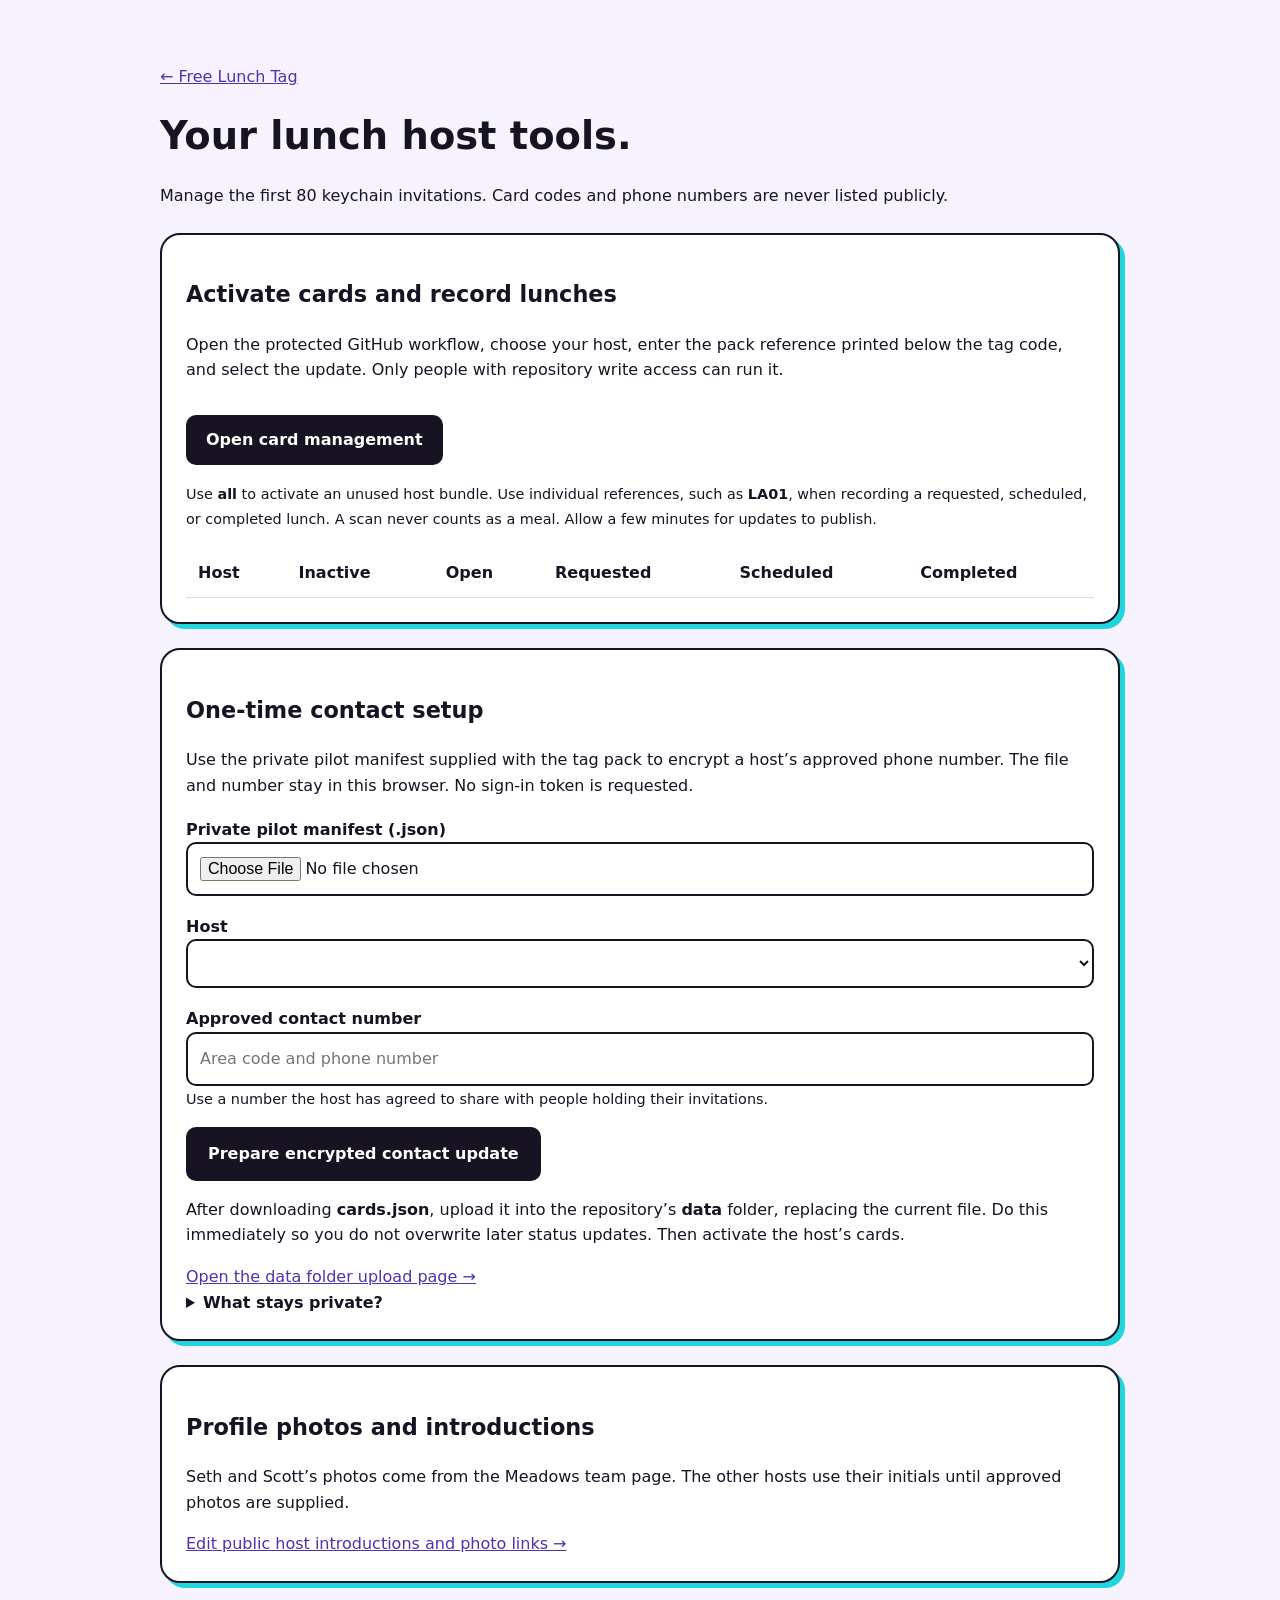
==== admin.html @ ae60a1cf "Update Free Lunch Tag branding, origin story, and pilot interface Add official Meadows and Hyper Fen" ====
<!doctype html><html lang="en"><head><meta charset="utf-8"><meta name="viewport" content="width=device-width,initial-scale=1"><meta name="robots" content="noindex,nofollow"><meta name="referrer" content="no-referrer"><title>Host tools | Free Lunch Tag</title>
<style>body{font:16px/1.6 system-ui,sans-serif;background:#f6f3ff;color:#171322;margin:0}main{max-width:960px;margin:40px auto;padding:24px}h1{font-size:2.4rem;line-height:1.1}h2{font-size:1.4rem}section{background:white;border:2px solid #171322;border-radius:20px;padding:24px;margin:24px 0;box-shadow:5px 5px #20d6dc}a{color:#5131ac}label{display:block;font-weight:700;margin-top:18px}input,select,button{box-sizing:border-box;font:inherit;max-width:100%;padding:12px;border:2px solid #171322;border-radius:10px}input,select{width:100%;background:white;color:#171322}button,.button{display:inline-block;background:#171322;color:white;font-weight:700;cursor:pointer;padding:12px 20px;border-radius:10px;margin:16px 8px 0 0;text-decoration:none}button:disabled{opacity:.5;cursor:wait}.table-wrap{overflow:auto}table{border-collapse:collapse;width:100%}td,th{padding:12px;text-align:left;border-bottom:1px solid #ddd}small{font-size:.9rem}#message{white-space:pre-wrap}summary{cursor:pointer;font-weight:700}.pill{background:#f0e5ff;padding:4px 9px;border-radius:6px}@media(max-width:600px){main{padding:16px;margin:12px auto}section{padding:18px}h1{font-size:2rem}}</style></head><body><main>
<a href="/">← Free Lunch Tag</a><h1>Your lunch host tools.</h1><p>Manage the first 80 keychain invitations. Card codes and phone numbers are never listed publicly.</p>
<section><h2>Activate cards and record lunches</h2><p>Open the protected GitHub workflow, choose your host, enter the pack reference printed below the tag code, and select the update. Only people with repository write access can run it.</p>
<a class="button" href="https://github.com/hyperfenton/Freelunchtag/actions/workflows/manage-lunch-cards.yml" target="_blank" rel="noopener">Open card management</a>
<p><small>Use <strong>all</strong> to activate an unused host bundle. Use individual references, such as <strong>LA01</strong>, when recording a requested, scheduled, or completed lunch. A scan never counts as a meal. Allow a few minutes for updates to publish.</small></p>
<div class="table-wrap"><table><thead><tr><th>Host</th><th>Inactive</th><th>Open</th><th>Requested</th><th>Scheduled</th><th>Completed</th></tr></thead><tbody id="summary"></tbody></table></div></section>
<section><h2>One-time contact setup</h2><p>Use the private pilot manifest supplied with the tag pack to encrypt a host’s approved phone number. The file and number stay in this browser. No sign-in token is requested.</p>
<label for="manifest">Private pilot manifest (.json)</label><input id="manifest" type="file" accept=".json,application/json">
<label for="host">Host</label><select id="host"></select>
<label for="phone">Approved contact number</label><input id="phone" type="tel" autocomplete="off" placeholder="Area code and phone number">
<small>Use a number the host has agreed to share with people holding their invitations.</small><br>
<button id="encrypt">Prepare encrypted contact update</button>
<p id="message" role="status"></p>
<p>After downloading <strong>cards.json</strong>, upload it into the repository’s <strong>data</strong> folder, replacing the current file. Do this immediately so you do not overwrite later status updates. Then activate the host’s cards.</p>
<a href="https://github.com/hyperfenton/Freelunchtag/upload/main/data" target="_blank" rel="noopener">Open the data folder upload page →</a>
<details><summary>What stays private?</summary><p>Keep the pilot manifest and printed QR/code labels private. Never upload them to GitHub. The downloaded cards.json contains encrypted contact details only. Anyone holding a valid card can recover its host contact; deactivation cannot erase information someone already received.</p><p>Guest requests are arranged by text. Hosts record progress in GitHub; the site does not collect guest names or track individual scans. These are invitations, not automatic cash or restaurant vouchers.</p></details>
</section><section><h2>Profile photos and introductions</h2><p>Seth and Scott’s photos come from the Meadows team page. The other hosts use their initials until approved photos are supplied.</p><a href="https://github.com/hyperfenton/Freelunchtag/edit/main/data/hosts.json" target="_blank" rel="noopener">Edit public host introductions and photo links →</a></section>
</main><script type="module" src="admin.js"></script></body></html>
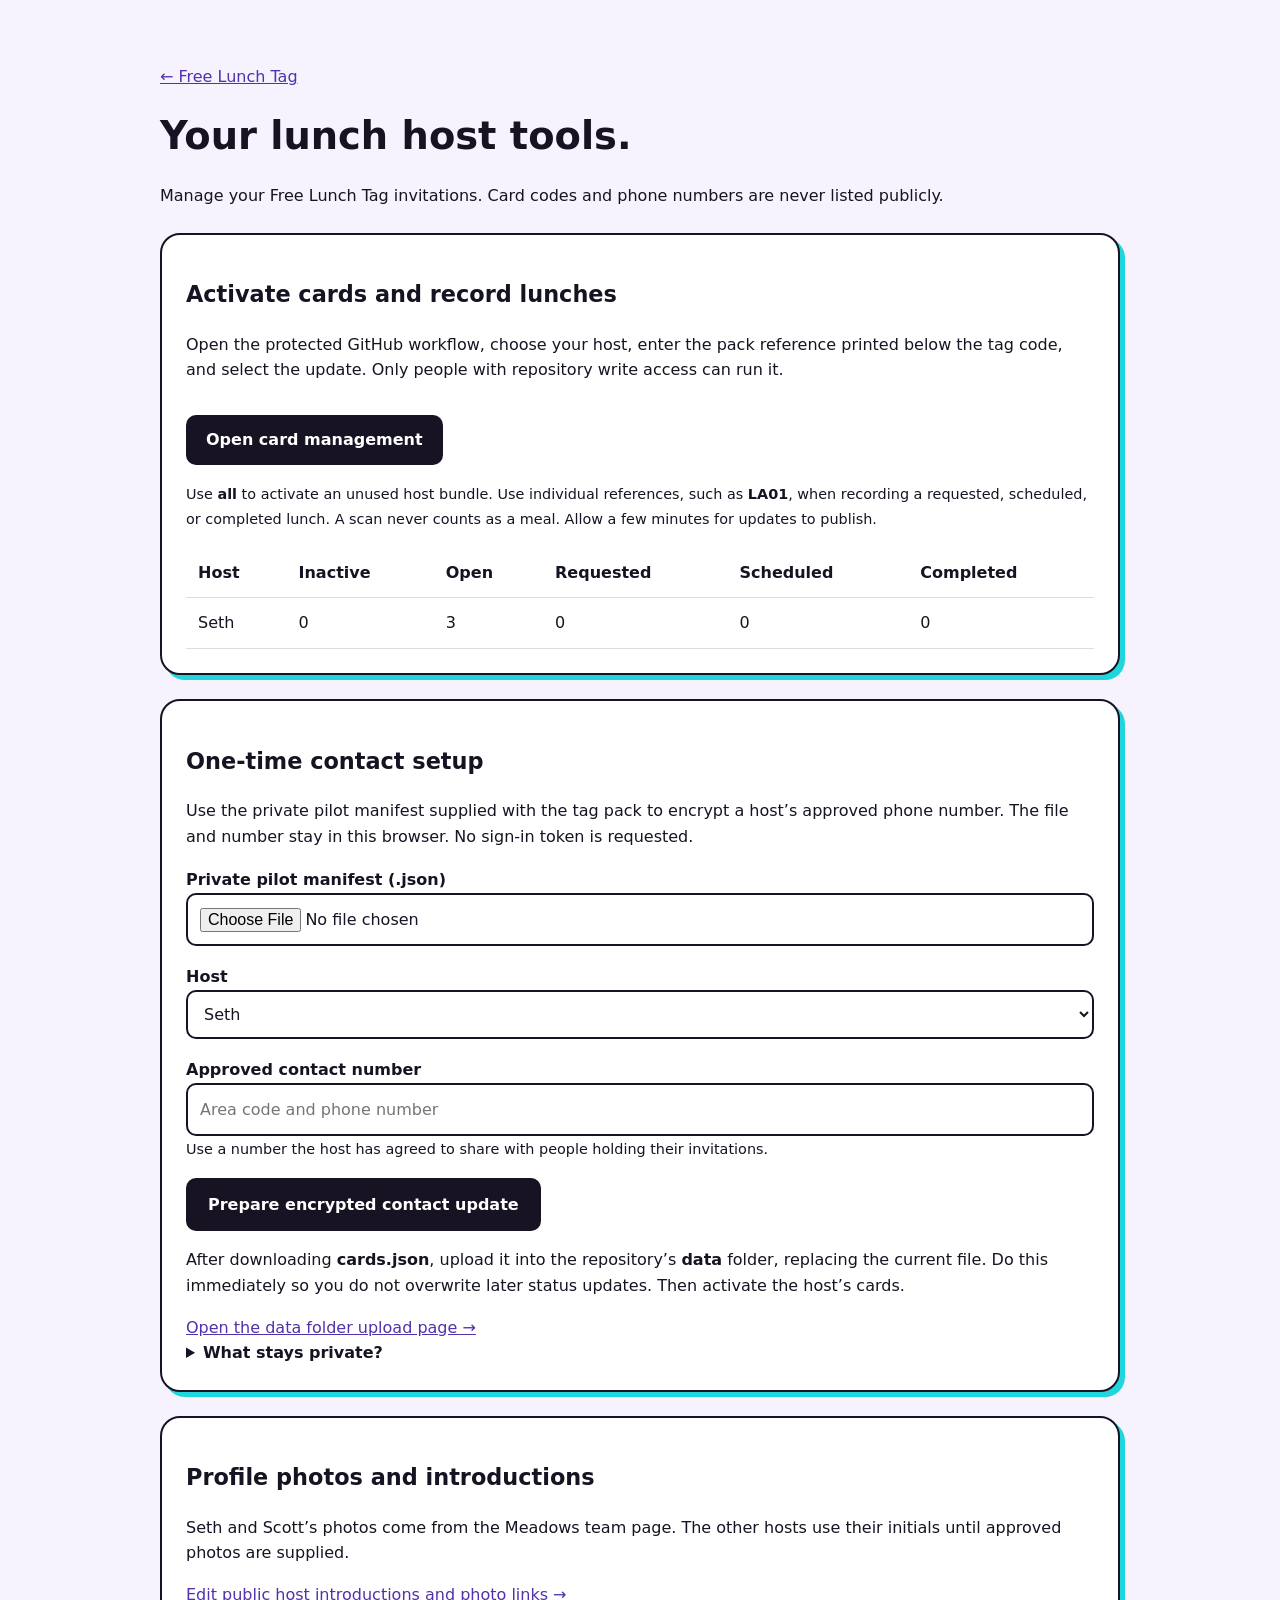
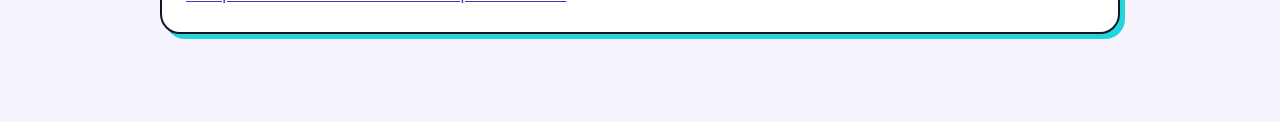
==== commit bae5ca98: "Launch the collectible tag experience and Seth’s three invitations" ====
--- a/admin.html
+++ b/admin.html
@@ -1,6 +1,6 @@
 <!doctype html><html lang="en"><head><meta charset="utf-8"><meta name="viewport" content="width=device-width,initial-scale=1"><meta name="robots" content="noindex,nofollow"><meta name="referrer" content="no-referrer"><title>Host tools | Free Lunch Tag</title>
 <style>body{font:16px/1.6 system-ui,sans-serif;background:#f6f3ff;color:#171322;margin:0}main{max-width:960px;margin:40px auto;padding:24px}h1{font-size:2.4rem;line-height:1.1}h2{font-size:1.4rem}section{background:white;border:2px solid #171322;border-radius:20px;padding:24px;margin:24px 0;box-shadow:5px 5px #20d6dc}a{color:#5131ac}label{display:block;font-weight:700;margin-top:18px}input,select,button{box-sizing:border-box;font:inherit;max-width:100%;padding:12px;border:2px solid #171322;border-radius:10px}input,select{width:100%;background:white;color:#171322}button,.button{display:inline-block;background:#171322;color:white;font-weight:700;cursor:pointer;padding:12px 20px;border-radius:10px;margin:16px 8px 0 0;text-decoration:none}button:disabled{opacity:.5;cursor:wait}.table-wrap{overflow:auto}table{border-collapse:collapse;width:100%}td,th{padding:12px;text-align:left;border-bottom:1px solid #ddd}small{font-size:.9rem}#message{white-space:pre-wrap}summary{cursor:pointer;font-weight:700}.pill{background:#f0e5ff;padding:4px 9px;border-radius:6px}@media(max-width:600px){main{padding:16px;margin:12px auto}section{padding:18px}h1{font-size:2rem}}</style></head><body><main>
-<a href="/">← Free Lunch Tag</a><h1>Your lunch host tools.</h1><p>Manage the first 80 keychain invitations. Card codes and phone numbers are never listed publicly.</p>
+<a href="/">← Free Lunch Tag</a><h1>Your lunch host tools.</h1><p>Manage your Free Lunch Tag invitations. Card codes and phone numbers are never listed publicly.</p>
 <section><h2>Activate cards and record lunches</h2><p>Open the protected GitHub workflow, choose your host, enter the pack reference printed below the tag code, and select the update. Only people with repository write access can run it.</p>
 <a class="button" href="https://github.com/hyperfenton/Freelunchtag/actions/workflows/manage-lunch-cards.yml" target="_blank" rel="noopener">Open card management</a>
 <p><small>Use <strong>all</strong> to activate an unused host bundle. Use individual references, such as <strong>LA01</strong>, when recording a requested, scheduled, or completed lunch. A scan never counts as a meal. Allow a few minutes for updates to publish.</small></p>
